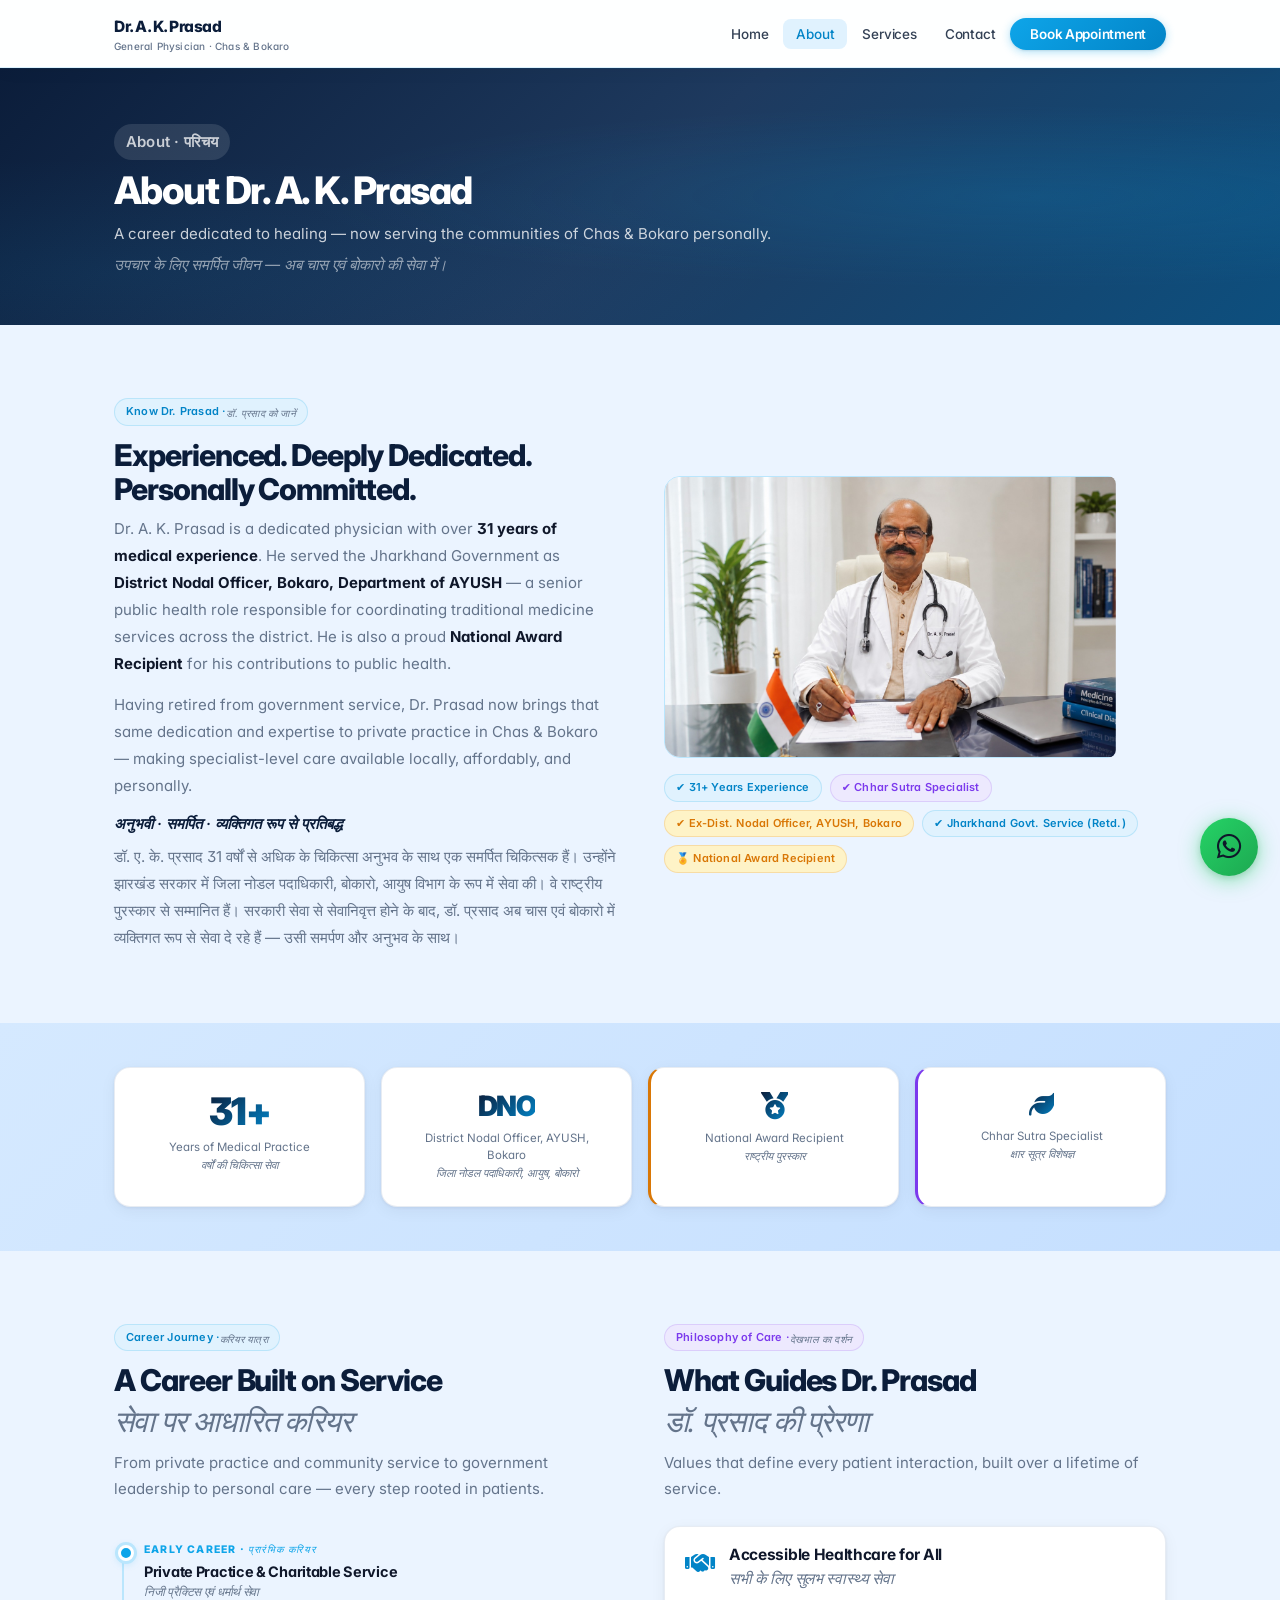
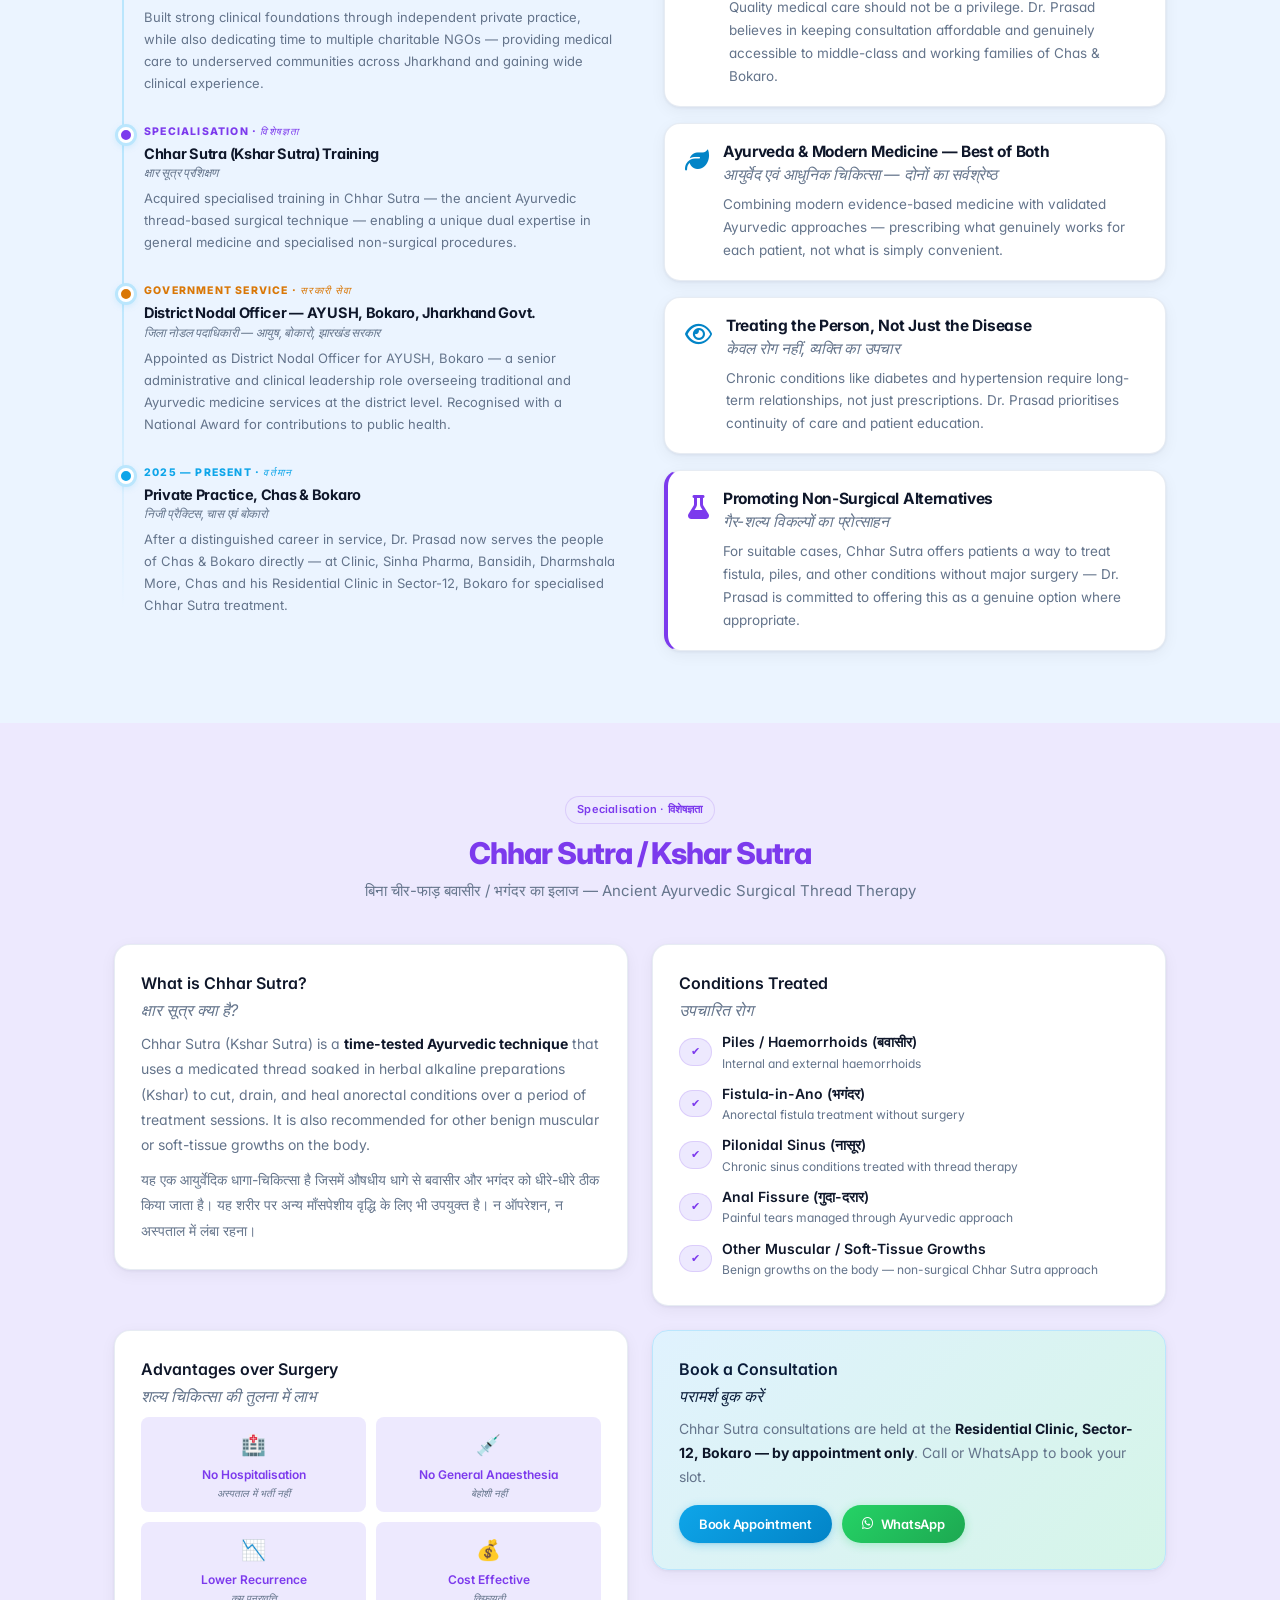
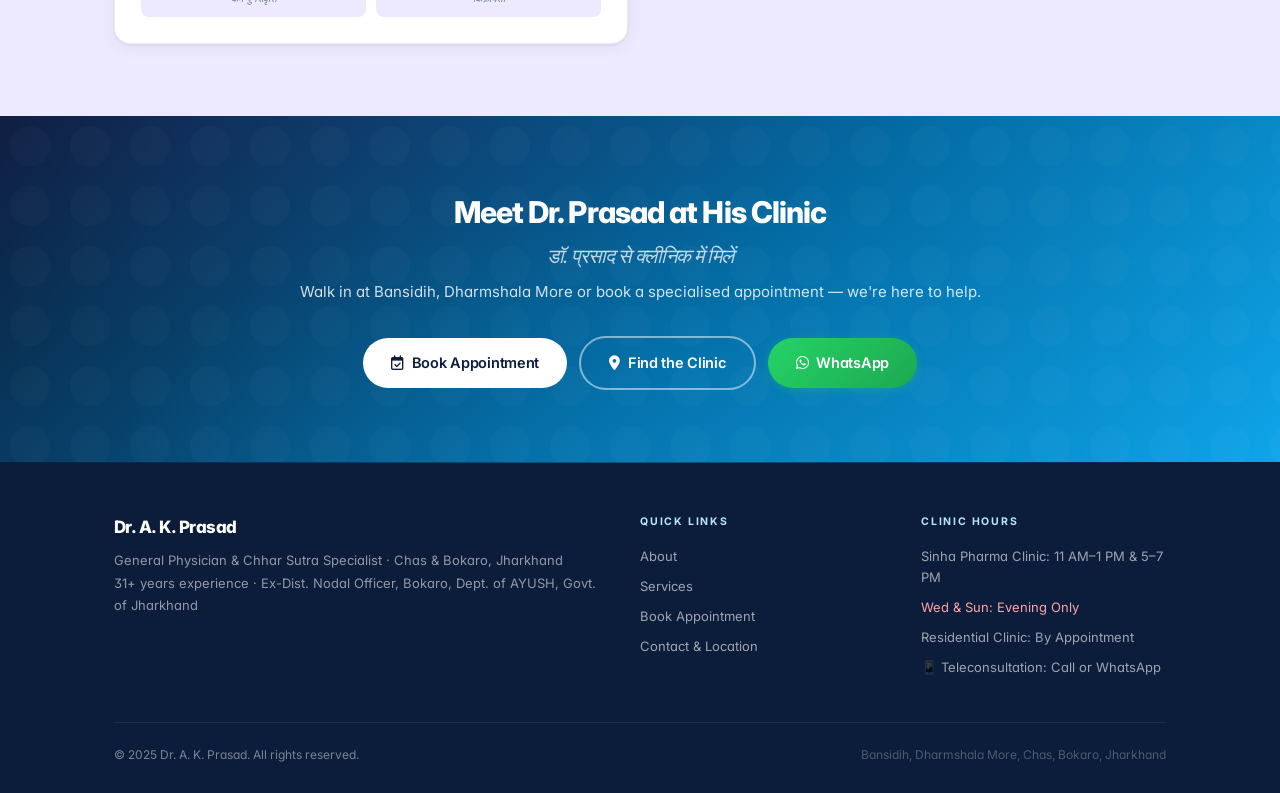
==== about.html @ d20ae463 "Initial deploy" ====
<!DOCTYPE html>
<html lang="en">
<head>
  <meta charset="UTF-8">
  <meta name="viewport" content="width=device-width, initial-scale=1.0">
  <meta name="description" content="About Dr. A. K. Prasad — General Physician and Chhar Sutra Specialist in Chas & Bokaro. 31+ years experience. National Award Recipient. Ex-District Nodal Officer, Bokaro, Department of AYUSH, Government of Jharkhand.">
  <meta name="keywords" content="Dr A K Prasad about, doctor Chas Bokaro, AYUSH Jharkhand, Chhar Sutra specialist, general physician Jharkhand, डॉ प्रसाद, सामान्य चिकित्सक">
  <meta name="robots" content="index, follow">
  <meta name="author" content="Dr. A. K. Prasad">
  <meta name="geo.region" content="IN-JH">
  <meta name="geo.placename" content="Chas, Bokaro, Jharkhand, India">
  <meta property="og:type" content="website">
  <meta property="og:locale" content="en_IN">
  <meta property="og:title" content="About Dr. A. K. Prasad | General Physician, Chas & Bokaro">
  <meta property="og:description" content="31+ years of medical experience. National Award Recipient. Ex-District Nodal Officer, Bokaro, Dept. of AYUSH, Govt. of Jharkhand. Chhar Sutra Specialist.">
  <meta name="twitter:card" content="summary">
  <meta name="twitter:title" content="About Dr. A. K. Prasad | Chas & Bokaro">
  <meta name="twitter:description" content="31+ years experience, National Award Recipient, Ex-District Nodal Officer AYUSH Bokaro, Chhar Sutra Specialist.">
  <title>About Dr. A. K. Prasad | General Physician, Chas & Bokaro</title>
  <link rel="stylesheet" href="css/style.css">
  <link rel="stylesheet" href="https://cdnjs.cloudflare.com/ajax/libs/font-awesome/6.5.1/css/all.min.css">
  <link rel="icon" href="data:image/svg+xml,<svg xmlns='http://www.w3.org/2000/svg' viewBox='0 0 100 100'><text y='.9em' font-size='90'>🩺</text></svg>">
  <!-- Google Analytics 4 ─────────────────────────────────────────
       SETUP: analytics.google.com → Admin → Create property (free)
       Copy your Measurement ID and replace G-XXXXXXXXXX below (×2)
  ──────────────────────────────────────────────────────────────── -->
  <script async src="https://www.googletagmanager.com/gtag/js?id=G-XXXXXXXXXX"></script>
  <script>
    window.dataLayer = window.dataLayer || [];
    function gtag(){dataLayer.push(arguments);}
    gtag('js', new Date());
    gtag('config', 'G-XXXXXXXXXX', { send_page_view: true });
  </script>
</head>
<body>

<!-- NAVIGATION -->
<nav class="nav" role="navigation" aria-label="Main navigation">
  <div class="nav-inner">
    <a href="index.html" class="nav-logo">
      <span class="name">Dr. A. K. Prasad</span>
      <span class="tagline">General Physician · Chas &amp; Bokaro</span>
    </a>
    <ul class="nav-links" role="list">
      <li><a href="index.html">Home</a></li>
      <li><a href="about.html">About</a></li>
      <li><a href="services.html">Services</a></li>
      <li><a href="contact.html">Contact</a></li>
      <li><a href="appointment.html" class="btn-nav">Book Appointment</a></li>
    </ul>
    <button class="hamburger" id="hamburger" aria-label="Open menu" aria-expanded="false">
      <span></span><span></span><span></span>
    </button>
  </div>
</nav>
<div class="mobile-menu" id="mobileMenu" role="dialog" aria-label="Mobile navigation">
  <a href="index.html">Home</a>
  <a href="about.html">About</a>
  <a href="services.html">Services</a>
  <a href="contact.html">Contact</a>
  <a href="appointment.html" class="btn-mobile"><i class="fa-regular fa-calendar-check"></i> Book Appointment</a>
</div>

<!-- PAGE HERO -->
<header class="page-hero" role="banner">
  <div class="container">
    <p class="badge" style="background:rgba(255,255,255,0.15); color:white; margin-bottom:10px;">About · परिचय</p>
    <h1>About Dr. A. K. Prasad</h1>
    <p>A career dedicated to healing — now serving the communities of Chas &amp; Bokaro personally.</p>
    <p class="hi" style="color:rgba(255,255,255,0.7); margin-top:5px;">उपचार के लिए समर्पित जीवन — अब चास एवं बोकारो की सेवा में।</p>
  </div>
</header>

<!-- INTRO SECTION -->
<section class="section bg-white" aria-labelledby="intro-heading">
  <div class="container">
    <div class="grid-2" style="align-items:center; gap:48px;">
      <div>
        <p class="badge badge-green" style="margin-bottom:12px;">Know Dr. Prasad · <span class="hi" style="display:inline; font-size:10px;">डॉ. प्रसाद को जानें</span></p>
        <h2 class="section-title" id="intro-heading">
          Experienced. Deeply Dedicated. Personally Committed.
        </h2>
        <p style="font-size:15px; color:var(--text-muted); margin-bottom:14px; line-height:1.8;">
          Dr. A. K. Prasad is a dedicated physician with over <strong style="color:var(--text)">31 years of medical experience</strong>. He served the Jharkhand Government as <strong style="color:var(--text)">District Nodal Officer, Bokaro, Department of AYUSH</strong> — a senior public health role responsible for coordinating traditional medicine services across the district. He is also a proud <strong style="color:var(--text)">National Award Recipient</strong> for his contributions to public health.
        </p>
        <p style="font-size:15px; color:var(--text-muted); margin-bottom:14px; line-height:1.8;">
          Having retired from government service, Dr. Prasad now brings that same dedication and expertise to private practice in Chas &amp; Bokaro — making specialist-level care available locally, affordably, and personally.
        </p>
        <p style="font-size:15px; color:var(--green-deeper); font-weight:600; font-style:italic; margin-bottom:8px; line-height:1.5;">
          अनुभवी · समर्पित · व्यक्तिगत रूप से प्रतिबद्ध
        </p>
        <p style="font-size:15px; color:var(--text-muted); line-height:1.8;">
          डॉ. ए. के. प्रसाद 31 वर्षों से अधिक के चिकित्सा अनुभव के साथ एक समर्पित चिकित्सक हैं। उन्होंने झारखंड सरकार में जिला नोडल पदाधिकारी, बोकारो, आयुष विभाग के रूप में सेवा की। वे राष्ट्रीय पुरस्कार से सम्मानित हैं। सरकारी सेवा से सेवानिवृत्त होने के बाद, डॉ. प्रसाद अब चास एवं बोकारो में व्यक्तिगत रूप से सेवा दे रहे हैं — उसी समर्पण और अनुभव के साथ।
        </p>
      </div>
      <div style="display:flex; flex-direction:column; gap:16px;">
        <!-- Photo placeholder -->
        <div style="border-radius: var(--radius); overflow:hidden; border: 1px solid var(--border); clip-path: inset(0 10% 0 0 round 8px);">
          <img src="images/AKP_Image.jpeg" alt="Dr. A. K. Prasad — General Physician & Chhar Sutra Specialist" style="width:100%; height:280px; object-fit:cover; object-position:43% 25%; display:block;">
        </div>
        <!-- Credential badges -->
        <div style="display:flex; flex-wrap:wrap; gap:8px;">
          <span class="badge badge-green">✔ 31+ Years Experience</span>
          <span class="badge badge-purple">✔ Chhar Sutra Specialist</span>
          <span class="badge badge-amber">✔ Ex-Dist. Nodal Officer, AYUSH, Bokaro</span>
          <span class="badge badge-green">✔ Jharkhand Govt. Service (Retd.)</span>
          <span class="badge badge-amber">🏅 National Award Recipient</span>
        </div>
      </div>
    </div>
  </div>
</section>

<!-- STATS -->
<section class="section-sm bg-green" aria-label="Career highlights">
  <div class="container">
    <div class="grid-4">
      <div class="stat-box">
        <div class="stat-num">31+</div>
        <div class="stat-label">
          Years of Medical Practice
          <span class="hi" style="display:block; font-size:11px;">वर्षों की चिकित्सा सेवा</span>
        </div>
      </div>
      <div class="stat-box">
        <div class="stat-num" style="font-size:28px;">DNO</div>
        <div class="stat-label">
          District Nodal Officer, AYUSH, Bokaro
          <span class="hi" style="display:block; font-size:11px;">जिला नोडल पदाधिकारी, आयुष, बोकारो</span>
        </div>
      </div>
      <div class="stat-box" style="border-left:3px solid var(--amber);">
        <div class="stat-num" style="color:var(--amber); font-size:28px;"><i class="fa-solid fa-medal"></i></div>
        <div class="stat-label">
          National Award Recipient
          <span class="hi" style="display:block; font-size:11px;">राष्ट्रीय पुरस्कार</span>
        </div>
      </div>
      <div class="stat-box" style="border-left:3px solid var(--purple);">
        <div class="stat-num" style="color:var(--purple); font-size:26px;"><i class="fa-solid fa-leaf"></i></div>
        <div class="stat-label">
          Chhar Sutra Specialist
          <span class="hi" style="display:block; font-size:11px;">क्षार सूत्र विशेषज्ञ</span>
        </div>
      </div>
    </div>
  </div>
</section>

<!-- CAREER TIMELINE -->
<section class="section bg-white" aria-labelledby="timeline-heading">
  <div class="container">
    <div class="grid-2" style="gap:48px; align-items:flex-start;">
      <div>
        <p class="badge badge-green" style="margin-bottom:12px;">Career Journey · <span class="hi" style="display:inline; font-size:10px;">करियर यात्रा</span></p>
        <h2 class="section-title" id="timeline-heading">
          A Career Built on Service
          <span class="hi">सेवा पर आधारित करियर</span>
        </h2>
        <p class="section-sub">From private practice and community service to government leadership to personal care — every step rooted in patients.</p>
        <div class="timeline">
          <div class="timeline-item">
            <div class="timeline-dot"></div>
            <div>
              <div class="timeline-year">Early Career · <span class="hi" style="display:inline; font-size:10px; color:var(--green);">प्रारंभिक करियर</span></div>
              <div class="timeline-title">
                Private Practice &amp; Charitable Service
                <span class="hi" style="font-size:12px;">निजी प्रैक्टिस एवं धर्मार्थ सेवा</span>
              </div>
              <div class="timeline-desc">Built strong clinical foundations through independent private practice, while also dedicating time to multiple charitable NGOs — providing medical care to underserved communities across Jharkhand and gaining wide clinical experience.</div>
            </div>
          </div>
          <div class="timeline-item">
            <div class="timeline-dot" style="background:var(--purple);"></div>
            <div>
              <div class="timeline-year" style="color:var(--purple);">Specialisation · <span class="hi" style="display:inline; font-size:10px; color:var(--purple);">विशेषज्ञता</span></div>
              <div class="timeline-title">
                Chhar Sutra (Kshar Sutra) Training
                <span class="hi" style="font-size:12px;">क्षार सूत्र प्रशिक्षण</span>
              </div>
              <div class="timeline-desc">Acquired specialised training in Chhar Sutra — the ancient Ayurvedic thread-based surgical technique — enabling a unique dual expertise in general medicine and specialised non-surgical procedures.</div>
            </div>
          </div>
          <div class="timeline-item">
            <div class="timeline-dot" style="background:var(--amber);"></div>
            <div>
              <div class="timeline-year" style="color:var(--amber);">Government Service · <span class="hi" style="display:inline; font-size:10px; color:var(--amber);">सरकारी सेवा</span></div>
              <div class="timeline-title">
                District Nodal Officer — AYUSH, Bokaro, Jharkhand Govt.
                <span class="hi" style="font-size:12px;">जिला नोडल पदाधिकारी — आयुष, बोकारो, झारखंड सरकार</span>
              </div>
              <div class="timeline-desc">Appointed as District Nodal Officer for AYUSH, Bokaro — a senior administrative and clinical leadership role overseeing traditional and Ayurvedic medicine services at the district level. Recognised with a National Award for contributions to public health.</div>
            </div>
          </div>
          <div class="timeline-item">
            <div class="timeline-dot" style="background:var(--green);"></div>
            <div>
              <div class="timeline-year" style="color:var(--green);">2025 — Present · <span class="hi" style="display:inline; font-size:10px; color:var(--green);">वर्तमान</span></div>
              <div class="timeline-title">
                Private Practice, Chas &amp; Bokaro
                <span class="hi" style="font-size:12px;">निजी प्रैक्टिस, चास एवं बोकारो</span>
              </div>
              <div class="timeline-desc">After a distinguished career in service, Dr. Prasad now serves the people of Chas &amp; Bokaro directly — at Clinic, Sinha Pharma, Bansidih, Dharmshala More, Chas and his Residential Clinic in Sector-12, Bokaro for specialised Chhar Sutra treatment.</div>
            </div>
          </div>
        </div>
      </div>
      <!-- Philosophy & Values -->
      <div>
        <p class="badge badge-purple" style="margin-bottom:12px;">Philosophy of Care · <span class="hi" style="display:inline; font-size:10px;">देखभाल का दर्शन</span></p>
        <h2 class="section-title">
          What Guides Dr. Prasad
          <span class="hi">डॉ. प्रसाद की प्रेरणा</span>
        </h2>
        <p class="section-sub" style="margin-bottom:24px;">Values that define every patient interaction, built over a lifetime of service.</p>
        <div style="display:flex; flex-direction:column; gap:16px;">
          <div class="card" style="padding:18px 20px;">
            <div style="display:flex; gap:14px; align-items:flex-start;">
              <div style="font-size:24px; flex-shrink:0; color:var(--green-dark);"><i class="fa-solid fa-handshake"></i></div>
              <div>
                <div class="card-title">
                  Accessible Healthcare for All
                  <span class="hi">सभी के लिए सुलभ स्वास्थ्य सेवा</span>
                </div>
                <div class="card-body">Quality medical care should not be a privilege. Dr. Prasad believes in keeping consultation affordable and genuinely accessible to middle-class and working families of Chas &amp; Bokaro.</div>
              </div>
            </div>
          </div>
          <div class="card" style="padding:18px 20px;">
            <div style="display:flex; gap:14px; align-items:flex-start;">
              <div style="font-size:24px; flex-shrink:0; color:var(--green-dark);"><i class="fa-solid fa-leaf"></i></div>
              <div>
                <div class="card-title">
                  Ayurveda &amp; Modern Medicine — Best of Both
                  <span class="hi">आयुर्वेद एवं आधुनिक चिकित्सा — दोनों का सर्वश्रेष्ठ</span>
                </div>
                <div class="card-body">Combining modern evidence-based medicine with validated Ayurvedic approaches — prescribing what genuinely works for each patient, not what is simply convenient.</div>
              </div>
            </div>
          </div>
          <div class="card" style="padding:18px 20px;">
            <div style="display:flex; gap:14px; align-items:flex-start;">
              <div style="font-size:24px; flex-shrink:0; color:var(--green-dark);"><i class="fa-regular fa-eye"></i></div>
              <div>
                <div class="card-title">
                  Treating the Person, Not Just the Disease
                  <span class="hi">केवल रोग नहीं, व्यक्ति का उपचार</span>
                </div>
                <div class="card-body">Chronic conditions like diabetes and hypertension require long-term relationships, not just prescriptions. Dr. Prasad prioritises continuity of care and patient education.</div>
              </div>
            </div>
          </div>
          <div class="card" style="padding:18px 20px; border-left:4px solid var(--purple);">
            <div style="display:flex; gap:14px; align-items:flex-start;">
              <div style="font-size:24px; flex-shrink:0; color:var(--purple);"><i class="fa-solid fa-flask"></i></div>
              <div>
                <div class="card-title">
                  Promoting Non-Surgical Alternatives
                  <span class="hi">गैर-शल्य विकल्पों का प्रोत्साहन</span>
                </div>
                <div class="card-body">For suitable cases, Chhar Sutra offers patients a way to treat fistula, piles, and other conditions without major surgery — Dr. Prasad is committed to offering this as a genuine option where appropriate.</div>
              </div>
            </div>
          </div>
        </div>
      </div>
    </div>
  </div>
</section>

<!-- CHHAR SUTRA SECTION -->
<section class="section" style="background:var(--purple-light);" aria-labelledby="chhar-heading">
  <div class="container">
    <div class="text-center">
      <p class="badge badge-purple" style="margin-bottom:12px;">Specialisation · विशेषज्ञता</p>
      <h2 class="section-title" id="chhar-heading" style="color:var(--purple);">Chhar Sutra / Kshar Sutra</h2>
      <p class="section-sub">बिना चीर-फाड़ बवासीर / भगंदर का इलाज — Ancient Ayurvedic Surgical Thread Therapy</p>
    </div>
    <div class="grid-2" style="gap:24px; align-items:start;">
      <div class="card">
        <h3 style="font-size:16px; font-weight:600; color:var(--text); margin-bottom:10px;">
          What is Chhar Sutra?
          <span class="hi">क्षार सूत्र क्या है?</span>
        </h3>
        <p style="font-size:14px; color:var(--text-muted); line-height:1.8; margin-bottom:10px;">
          Chhar Sutra (Kshar Sutra) is a <strong style="color:var(--text)">time-tested Ayurvedic technique</strong> that uses a medicated thread soaked in herbal alkaline preparations (Kshar) to cut, drain, and heal anorectal conditions over a period of treatment sessions. It is also recommended for other benign muscular or soft-tissue growths on the body.
        </p>
        <p style="font-size:14px; color:var(--text-muted); line-height:1.8;">
          यह एक आयुर्वेदिक धागा-चिकित्सा है जिसमें औषधीय धागे से बवासीर और भगंदर को धीरे-धीरे ठीक किया जाता है। यह शरीर पर अन्य माँसपेशीय वृद्धि के लिए भी उपयुक्त है। न ऑपरेशन, न अस्पताल में लंबा रहना।
        </p>
      </div>
      <div class="card">
        <h3 style="font-size:16px; font-weight:600; color:var(--text); margin-bottom:10px;">
          Conditions Treated
          <span class="hi">उपचारित रोग</span>
        </h3>
        <div style="display:flex; flex-direction:column; gap:10px;">
          <div style="display:flex; gap:10px; align-items:center;">
            <span class="badge badge-purple">✔</span>
            <div>
              <div style="font-size:14px; font-weight:600;">Piles / Haemorrhoids (बवासीर)</div>
              <div style="font-size:12px; color:var(--text-muted);">Internal and external haemorrhoids</div>
            </div>
          </div>
          <div style="display:flex; gap:10px; align-items:center;">
            <span class="badge badge-purple">✔</span>
            <div>
              <div style="font-size:14px; font-weight:600;">Fistula-in-Ano (भगंदर)</div>
              <div style="font-size:12px; color:var(--text-muted);">Anorectal fistula treatment without surgery</div>
            </div>
          </div>
          <div style="display:flex; gap:10px; align-items:center;">
            <span class="badge badge-purple">✔</span>
            <div>
              <div style="font-size:14px; font-weight:600;">Pilonidal Sinus (नासूर)</div>
              <div style="font-size:12px; color:var(--text-muted);">Chronic sinus conditions treated with thread therapy</div>
            </div>
          </div>
          <div style="display:flex; gap:10px; align-items:center;">
            <span class="badge badge-purple">✔</span>
            <div>
              <div style="font-size:14px; font-weight:600;">Anal Fissure (गुदा-दरार)</div>
              <div style="font-size:12px; color:var(--text-muted);">Painful tears managed through Ayurvedic approach</div>
            </div>
          </div>
          <div style="display:flex; gap:10px; align-items:center;">
            <span class="badge badge-purple">✔</span>
            <div>
              <div style="font-size:14px; font-weight:600;">Other Muscular / Soft-Tissue Growths</div>
              <div style="font-size:12px; color:var(--text-muted);">Benign growths on the body — non-surgical Chhar Sutra approach</div>
            </div>
          </div>
        </div>
      </div>
      <div class="card">
        <h3 style="font-size:16px; font-weight:600; color:var(--text); margin-bottom:10px;">
          Advantages over Surgery
          <span class="hi">शल्य चिकित्सा की तुलना में लाभ</span>
        </h3>
        <div style="display:grid; grid-template-columns:1fr 1fr; gap:10px;">
          <div style="text-align:center; padding:12px; background:var(--purple-light); border-radius:8px;">
            <div style="font-size:20px;">🏥</div>
            <div style="font-size:12px; font-weight:600; color:var(--purple); margin-top:4px;">No Hospitalisation <span class="hi" style="font-size:10px;">अस्पताल में भर्ती नहीं</span></div>
          </div>
          <div style="text-align:center; padding:12px; background:var(--purple-light); border-radius:8px;">
            <div style="font-size:20px;">💉</div>
            <div style="font-size:12px; font-weight:600; color:var(--purple); margin-top:4px;">No General Anaesthesia <span class="hi" style="font-size:10px;">बेहोशी नहीं</span></div>
          </div>
          <div style="text-align:center; padding:12px; background:var(--purple-light); border-radius:8px;">
            <div style="font-size:20px;">📉</div>
            <div style="font-size:12px; font-weight:600; color:var(--purple); margin-top:4px;">Lower Recurrence <span class="hi" style="font-size:10px;">कम पुनरावृत्ति</span></div>
          </div>
          <div style="text-align:center; padding:12px; background:var(--purple-light); border-radius:8px;">
            <div style="font-size:20px;">💰</div>
            <div style="font-size:12px; font-weight:600; color:var(--purple); margin-top:4px;">Cost Effective <span class="hi" style="font-size:10px;">किफ़ायती</span></div>
          </div>
        </div>
      </div>
      <div class="card" style="background:linear-gradient(135deg,var(--green-light),#D5F5E8); border-color:var(--green-mid);">
        <h3 style="font-size:16px; font-weight:600; color:var(--green-deeper); margin-bottom:10px;">
          Book a Consultation
          <span class="hi" style="color:var(--green-deeper);">परामर्श बुक करें</span>
        </h3>
        <p style="font-size:14px; color:var(--text-muted); line-height:1.7; margin-bottom:16px;">
          Chhar Sutra consultations are held at the <strong style="color:var(--text)">Residential Clinic, Sector-12, Bokaro — by appointment only</strong>. Call or WhatsApp to book your slot.
        </p>
        <div style="display:flex; gap:10px; flex-wrap:wrap;">
          <a href="appointment.html#appt-heading" class="btn btn-primary btn-sm">Book Appointment</a>
          <a href="https://wa.me/917258968821" class="btn btn-wa btn-sm" target="_blank" rel="noopener"><i class="fa-brands fa-whatsapp"></i> WhatsApp</a>
        </div>
      </div>
    </div>
  </div>
</section>

<!-- CTA BANNER -->
<section class="cta-banner" aria-label="Book appointment call to action">
  <div class="container">
    <h2>
      Meet Dr. Prasad at His Clinic
      <span class="hi" style="color:rgba(255,255,255,0.75); font-size:20px; font-weight:400; margin-top:6px;">डॉ. प्रसाद से क्लीनिक में मिलें</span>
    </h2>
    <p>Walk in at Bansidih, Dharmshala More or book a specialised appointment — we're here to help.</p>
    <div class="btn-row" style="justify-content:center;">
      <a href="appointment.html#appt-heading" class="btn" style="background:white; color:var(--green-deeper);"><i class="fa-regular fa-calendar-check"></i> Book Appointment</a>
      <a href="contact.html#map" class="btn btn-outline" style="border-color:rgba(255,255,255,0.5);color:white;"><i class="fa-solid fa-location-dot"></i> Find the Clinic</a>
      <a href="https://wa.me/917258968821" class="btn btn-wa" target="_blank" rel="noopener"><i class="fa-brands fa-whatsapp"></i> WhatsApp</a>
    </div>
  </div>
</section>

<!-- FOOTER -->
<footer class="footer" role="contentinfo">
  <div class="container">
    <div class="footer-grid">
      <div class="footer-brand">
        <div class="name">Dr. A. K. Prasad</div>
        <p class="desc">General Physician &amp; Chhar Sutra Specialist · Chas &amp; Bokaro, Jharkhand<br>31+ years experience · Ex-Dist. Nodal Officer, Bokaro, Dept. of AYUSH, Govt. of Jharkhand</p>
      </div>
      <div class="footer-col">
        <h4>Quick Links</h4>
        <a href="about.html">About</a>
        <a href="services.html">Services</a>
        <a href="appointment.html#appt-heading">Book Appointment</a>
        <a href="contact.html">Contact &amp; Location</a>
      </div>
      <div class="footer-col">
        <h4>Clinic Hours</h4>
        <a href="contact.html">Sinha Pharma Clinic: 11 AM–1 PM &amp; 5–7 PM</a>
        <a href="contact.html" style="color:#FCA5A5;">Wed &amp; Sun: Evening Only</a>
        <a href="contact.html">Residential Clinic: By Appointment</a>
        <a href="appointment.html#appt-heading">📱 Teleconsultation: Call or WhatsApp</a>
      </div>
    </div>
    <div class="footer-bottom">
      <p>© 2025 Dr. A. K. Prasad. All rights reserved.</p>
      <p style="font-size:12px; opacity:0.6;">Bansidih, Dharmshala More, Chas, Bokaro, Jharkhand</p>
    </div>
  </div>
</footer>

<a href="https://wa.me/917258968821" class="wa-float" target="_blank" rel="noopener" aria-label="Chat on WhatsApp"><i class="fa-brands fa-whatsapp"></i></a>
<script src="js/main.js"></script>
</body>
</html>
---- css/style.css ----
/* ============================================================
   Dr. A. K. Prasad — Website Stylesheet
   Mobile-first · Performance-optimised · Bilingual
   ============================================================ */

@import url('https://fonts.googleapis.com/css2?family=Inter:ital,wght@0,300;0,400;0,500;0,600;0,700;0,800;0,900;1,400&display=swap');

/* --- CSS Variables ----------------------------------------- */
:root {
  --green:        #0EA5E9;
  --green-dark:   #0284C7;
  --green-deeper: #0B1D3A;
  --green-light:  #E0F2FE;
  --green-mid:    #BAE6FD;
  --purple:       #7C3AED;
  --purple-light: #EDE9FE;
  --amber:        #D97706;
  --amber-light:  #FEF3C7;
  --white:        #FFFFFF;
  --bg:           #E8F2FF;
  --card-bg:      #FFFFFF;
  --text:         #0F172A;
  --text-mid:     #334155;
  --text-muted:   #64748B;
  --border:       #BAE6FD;
  --border-light: #E2E8F0;

  --shadow-sm:    0 1px 2px rgba(15,23,42,0.05);
  --shadow:       0 1px 3px rgba(15,23,42,0.06), 0 4px 16px rgba(15,23,42,0.05);
  --shadow-md:    0 4px 16px rgba(15,23,42,0.08), 0 1px 4px rgba(15,23,42,0.05);
  --shadow-hover: 0 8px 32px rgba(14,165,233,0.16), 0 2px 8px rgba(15,23,42,0.07);
  --shadow-blue:  0 8px 24px rgba(14,165,233,0.22), 0 2px 8px rgba(15,23,42,0.06);

  --radius:    16px;
  --radius-sm: 10px;
  --radius-xs: 6px;

  --ease:      cubic-bezier(0.4, 0, 0.2, 1);
  --ease-out:  cubic-bezier(0, 0, 0.2, 1);
  --ease-spring: cubic-bezier(0.34, 1.56, 0.64, 1);

  --font:   'Inter', -apple-system, BlinkMacSystemFont, 'Segoe UI', system-ui, sans-serif;
  --nav-h:  68px;
}

/* --- Reset -------------------------------------------------- */
*, *::before, *::after { box-sizing: border-box; margin: 0; padding: 0; }
html { scroll-behavior: smooth; -webkit-text-size-adjust: 100%; }
body {
  font-family: var(--font);
  background: var(--bg);
  color: var(--text);
  line-height: 1.6;
  font-size: 16px;
  min-height: 100vh;
  -webkit-font-smoothing: antialiased;
  -moz-osx-font-smoothing: grayscale;
  font-feature-settings: 'cv11','ss01';
}
img { max-width: 100%; display: block; }
a { color: inherit; text-decoration: none; }
button { cursor: pointer; font-family: var(--font); }
ul { list-style: none; }

/* --- Navigation -------------------------------------------- */
.nav {
  position: sticky; top: 0; z-index: 100;
  background: rgba(255,255,255,0.95);
  backdrop-filter: blur(20px) saturate(180%);
  -webkit-backdrop-filter: blur(20px) saturate(180%);
  border-bottom: 1px solid rgba(186,230,253,0.5);
  box-shadow: 0 1px 0 rgba(14,165,233,0.06), 0 4px 16px rgba(15,23,42,0.04);
  height: var(--nav-h);
  display: flex; align-items: center;
  transition: box-shadow 0.3s var(--ease);
}
.nav-inner {
  width: 100%; max-width: 1100px; margin: 0 auto;
  padding: 0 24px;
  display: flex; align-items: center; justify-content: space-between; gap: 16px;
}
.nav-logo { display: flex; flex-direction: column; text-decoration: none; }
.nav-logo .name {
  font-size: 15.5px; font-weight: 800;
  color: var(--green-deeper);
  white-space: nowrap;
  letter-spacing: -0.03em;
}
.nav-logo .tagline {
  font-size: 10px; color: var(--text-muted);
  line-height: 1.2; white-space: nowrap;
  letter-spacing: 0.02em; font-weight: 500;
}
.nav-links { display: flex; align-items: center; gap: 2px; }
.nav-links a {
  padding: 7px 13px;
  font-size: 13.5px; font-weight: 500;
  color: var(--text-mid);
  border-radius: 8px;
  transition: color 0.18s var(--ease), background 0.18s var(--ease);
  letter-spacing: -0.015em;
  position: relative;
}
.nav-links a:hover:not(.btn-nav),
.nav-links a.active:not(.btn-nav) {
  color: var(--green-dark);
  background: var(--green-light);
}
.nav-links .btn-nav {
  background: linear-gradient(135deg, var(--green) 0%, var(--green-dark) 100%);
  color: var(--white) !important;
  padding: 8px 20px !important;
  border-radius: 100px;
  font-size: 13.5px; font-weight: 600;
  letter-spacing: -0.02em;
  box-shadow: 0 2px 10px rgba(14,165,233,0.32), 0 1px 2px rgba(15,23,42,0.1);
  transition: all 0.22s var(--ease-spring);
}
.nav-links .btn-nav:hover {
  background: linear-gradient(135deg, var(--green-dark) 0%, #023E7A 100%) !important;
  box-shadow: 0 4px 18px rgba(14,165,233,0.42), 0 2px 6px rgba(15,23,42,0.12);
  transform: translateY(-2px) scale(1.02);
}
.nav-links .btn-nav:active { transform: translateY(0) scale(0.98); }

.hamburger {
  display: none; flex-direction: column; gap: 5px;
  background: none; border: none; padding: 8px;
  border-radius: var(--radius-sm);
}
.hamburger span {
  display: block; width: 22px; height: 2px;
  background: var(--text); border-radius: 2px;
  transition: all 0.28s var(--ease);
}

.mobile-menu {
  display: none; position: fixed; inset: var(--nav-h) 0 0 0;
  background: rgba(255,255,255,0.98);
  backdrop-filter: blur(20px);
  -webkit-backdrop-filter: blur(20px);
  z-index: 99; padding: 20px;
  flex-direction: column; gap: 3px;
  border-top: 1px solid var(--border-light);
}
.mobile-menu.open { display: flex; }
.mobile-menu a {
  padding: 13px 16px;
  font-size: 15.5px; font-weight: 500;
  color: var(--text-mid);
  border-radius: var(--radius-sm);
  border-bottom: 1px solid var(--border-light);
  letter-spacing: -0.015em;
  transition: color 0.15s, background 0.15s;
}
.mobile-menu a:last-child { border-bottom: none; }
.mobile-menu a:hover, .mobile-menu a.active {
  color: var(--green-dark); background: var(--green-light);
}
.mobile-menu .btn-mobile {
  margin-top: 12px;
  background: linear-gradient(135deg, var(--green) 0%, var(--green-dark) 100%);
  color: var(--white) !important;
  text-align: center; border-radius: 100px;
  padding: 15px !important; border: none; font-weight: 600;
  box-shadow: 0 4px 14px rgba(14,165,233,0.32);
}

/* --- Layout utilities -------------------------------------- */
.container { width: 100%; max-width: 1100px; margin: 0 auto; padding: 0 24px; }
.section    { padding: 72px 0; }
.section-sm { padding: 44px 0; }

.section-title {
  font-size: clamp(22px, 4vw, 30px);
  font-weight: 800; color: var(--green-deeper);
  margin-bottom: 8px;
  letter-spacing: -0.035em;
  line-height: 1.15;
}
.section-sub {
  font-size: 15px; color: var(--text-muted);
  margin-bottom: 40px; max-width: 560px;
  line-height: 1.75;
}
.grid-2 { display: grid; grid-template-columns: 1fr 1fr; gap: 24px; }
.grid-3 { display: grid; grid-template-columns: repeat(3,1fr); gap: 20px; }
.grid-4 { display: grid; grid-template-columns: repeat(4,1fr); gap: 16px; }
.text-center { text-align: center; }
.text-center .section-sub { margin-left: auto; margin-right: auto; }

/* --- Cards ------------------------------------------------- */
.card {
  background: var(--card-bg);
  border: 1px solid rgba(226,232,240,0.8);
  border-radius: var(--radius);
  padding: 26px;
  box-shadow: var(--shadow);
  transition: box-shadow 0.28s var(--ease), transform 0.28s var(--ease), border-color 0.28s var(--ease);
  position: relative;
  overflow: hidden;
}
.card::before {
  content: '';
  position: absolute; top: 0; left: 0; right: 0;
  height: 3px;
  background: linear-gradient(90deg, var(--green) 0%, var(--green-dark) 100%);
  opacity: 0;
  transition: opacity 0.28s var(--ease);
  border-radius: var(--radius) var(--radius) 0 0;
}
.card:hover {
  box-shadow: var(--shadow-hover);
  transform: translateY(-4px);
  border-color: var(--border);
}
.card:hover::before { opacity: 1; }

.card-icon {
  width: 50px; height: 50px; border-radius: 13px;
  background: linear-gradient(135deg, var(--green-light) 0%, #DBEAFE 100%);
  display: flex; align-items: center; justify-content: center;
  font-size: 22px; margin-bottom: 16px;
  box-shadow: 0 2px 8px rgba(14,165,233,0.12), 0 1px 2px rgba(15,23,42,0.06);
  transition: transform 0.25s var(--ease-spring), box-shadow 0.25s var(--ease);
}
.card:hover .card-icon {
  transform: scale(1.08);
  box-shadow: 0 4px 16px rgba(14,165,233,0.2);
}
.card-icon i { font-size: 20px; color: var(--green-dark); }
.service-card.purple .card-icon i { color: var(--purple); }
.info-icon i { color: var(--green-dark); }

.card-title {
  font-size: 15.5px; font-weight: 700; color: var(--text); margin-bottom: 7px;
  letter-spacing: -0.02em; line-height: 1.3;
}
.card-body { font-size: 13.5px; color: var(--text-muted); line-height: 1.7; }

/* --- Buttons ----------------------------------------------- */
.btn {
  display: inline-flex; align-items: center; justify-content: center;
  gap: 8px; padding: 13px 28px;
  font-size: 14.5px; font-weight: 600;
  border-radius: 100px; border: none;
  text-decoration: none; cursor: pointer;
  transition: all 0.22s var(--ease-spring);
  min-height: 48px;
  letter-spacing: -0.02em;
  position: relative; overflow: hidden;
}
.btn::after {
  content: '';
  position: absolute; inset: 0; border-radius: inherit;
  background: rgba(255,255,255,0);
  transition: background 0.18s;
}
.btn:hover::after { background: rgba(255,255,255,0.08); }
.btn:active { transform: scale(0.97) !important; }

.btn-primary {
  background: linear-gradient(135deg, var(--green) 0%, var(--green-dark) 100%);
  color: var(--white);
  box-shadow: 0 2px 10px rgba(14,165,233,0.3), 0 1px 2px rgba(15,23,42,0.08);
}
.btn-primary:hover {
  background: linear-gradient(135deg, var(--green-dark) 0%, #023E7A 100%);
  transform: translateY(-2px);
  box-shadow: 0 6px 22px rgba(14,165,233,0.42), 0 2px 6px rgba(15,23,42,0.1);
}
.btn-outline {
  background: transparent; color: var(--green-deeper);
  border: 2px solid var(--green-deeper);
}
.btn-outline:hover {
  background: var(--green-deeper); color: var(--white);
  box-shadow: 0 4px 14px rgba(11,29,58,0.22);
  transform: translateY(-2px);
}
.btn-wa {
  background: linear-gradient(135deg, #25D366 0%, #1DA851 100%);
  color: var(--white);
  box-shadow: 0 2px 10px rgba(37,211,102,0.3);
}
.btn-wa:hover {
  background: linear-gradient(135deg, #1DA851 0%, #157A3D 100%);
  box-shadow: 0 6px 20px rgba(37,211,102,0.42);
  transform: translateY(-2px);
}
.btn-call {
  background: linear-gradient(135deg, #3B82F6 0%, #2563EB 100%);
  color: var(--white);
  box-shadow: 0 2px 10px rgba(59,130,246,0.3);
}
.btn-call:hover {
  background: linear-gradient(135deg, #2563EB 0%, #1D4ED8 100%);
  transform: translateY(-2px);
  box-shadow: 0 6px 18px rgba(59,130,246,0.42);
}
.btn-sm { padding: 9px 20px; font-size: 13px; min-height: 38px; }
.btn-row { display: flex; flex-wrap: wrap; gap: 12px; align-items: center; }

/* --- Badges ------------------------------------------------ */
.badge {
  display: inline-flex; align-items: center;
  font-size: 11px; font-weight: 600;
  padding: 4px 11px; border-radius: 100px;
  letter-spacing: 0.2px;
  border: 1px solid transparent;
}
.badge-green  { background: var(--green-light);   color: var(--green-dark);   border-color: rgba(14,165,233,0.18); }
.badge-purple { background: var(--purple-light);  color: var(--purple);       border-color: rgba(124,58,237,0.16); }
.badge-amber  { background: var(--amber-light);   color: var(--amber);        border-color: rgba(217,119,6,0.18); }

/* --- Bilingual (Hindi) text --------------------------------- */
.hi {
  display: block; font-size: 1em;
  color: var(--text-muted); font-style: italic;
  line-height: 1.4; margin-top: 2px; font-weight: 400;
}

/* --- Hero (index.html) ------------------------------------- */
.hero {
  background: linear-gradient(135deg, #0B1D3A 0%, #1E3A5F 35%, #0D4F7E 65%, #0369A1 100%);
  color: var(--white);
  padding: 96px 0 72px;
  position: relative; overflow: hidden;
}
.hero::before {
  content: '';
  position: absolute; inset: 0;
  background:
    radial-gradient(ellipse at 15% 70%, rgba(14,165,233,0.18) 0%, transparent 55%),
    radial-gradient(ellipse at 85% 20%, rgba(124,58,237,0.10) 0%, transparent 45%),
    radial-gradient(ellipse at 50% 100%, rgba(14,165,233,0.08) 0%, transparent 50%);
  pointer-events: none;
}
.hero::after {
  content: '';
  position: absolute; inset: 0;
  background: url("data:image/svg+xml,%3Csvg width='60' height='60' viewBox='0 0 60 60' xmlns='http://www.w3.org/2000/svg'%3E%3Cg fill='none' fill-rule='evenodd'%3E%3Cg fill='%23ffffff' fill-opacity='0.025'%3E%3Ccircle cx='30' cy='30' r='20'/%3E%3C/g%3E%3C/g%3E%3C/svg%3E");
  pointer-events: none;
}
.hero-inner {
  display: grid; grid-template-columns: 1fr auto;
  gap: 48px; align-items: center;
  position: relative; z-index: 1;
}
.hero-eyebrow {
  font-size: 11px; font-weight: 700; letter-spacing: 2.5px;
  text-transform: uppercase; margin-bottom: 16px;
  color: var(--green-mid); opacity: 0.9;
}
.hero-name {
  font-size: clamp(30px, 5vw, 54px);
  font-weight: 900; line-height: 1.05; margin-bottom: 10px;
  letter-spacing: -0.045em;
}
.hero-title  { font-size: 17px; opacity: 0.88; margin-bottom: 4px; font-weight: 500; letter-spacing: -0.015em; }
.hero-subtitle { font-size: 13.5px; opacity: 0.7; margin-bottom: 30px; }
.hero-badges { display: flex; flex-wrap: wrap; gap: 8px; margin-bottom: 34px; }
.hero-badge {
  background: rgba(255,255,255,0.09);
  border: 1px solid rgba(255,255,255,0.18);
  color: white; font-size: 12px; font-weight: 500;
  padding: 6px 13px; border-radius: 100px;
  backdrop-filter: blur(6px); -webkit-backdrop-filter: blur(6px);
  transition: background 0.2s var(--ease), border-color 0.2s var(--ease), transform 0.2s var(--ease-spring);
}
.hero-badge:hover {
  background: rgba(255,255,255,0.16);
  border-color: rgba(255,255,255,0.35);
  transform: translateY(-1px);
}
.hero-photo {
  width: 188px; height: 188px; border-radius: 50%;
  border: 3px solid rgba(14,165,233,0.4);
  box-shadow:
    0 0 0 8px rgba(14,165,233,0.09),
    0 0 0 16px rgba(14,165,233,0.04),
    0 24px 64px rgba(0,0,0,0.35);
  background: rgba(255,255,255,0.07);
  display: flex; align-items: center; justify-content: center;
  flex-shrink: 0; overflow: hidden;
  animation: hero-glow 3.5s ease-in-out infinite;
}
@keyframes hero-glow {
  0%,100% { box-shadow: 0 0 0 8px rgba(14,165,233,0.09), 0 0 0 16px rgba(14,165,233,0.04), 0 24px 64px rgba(0,0,0,0.35); }
  50%      { box-shadow: 0 0 0 10px rgba(14,165,233,0.14), 0 0 0 20px rgba(14,165,233,0.06), 0 24px 64px rgba(0,0,0,0.35); }
}
.hero-photo-placeholder { font-size: 64px; opacity: 0.6; user-select: none; }
.hero-photo img { width: 100%; height: 100%; object-fit: cover; object-position: 20% 20%; }

/* --- Timing cards ------------------------------------------ */
.timing-strip {
  background: #EBF4FF;
  border-bottom: 1px solid var(--border-light);
  box-shadow: 0 4px 20px rgba(15,23,42,0.05);
  padding: 0;
}
.timing-cards { display: grid; grid-template-columns: 1fr 1fr 1fr; }
.timing-card {
  padding: 26px 30px;
  border-right: 1px solid var(--border-light);
  position: relative;
  transition: background 0.22s var(--ease);
}
.timing-card:hover { background: #DCF0FF; }
.timing-card:last-child { border-right: none; }
.timing-card-label {
  font-size: 10.5px; font-weight: 700; letter-spacing: 1.2px; text-transform: uppercase;
  color: var(--text-muted); margin-bottom: 6px;
}
.timing-card-name {
  font-size: 15px; font-weight: 700; color: var(--text); margin-bottom: 2px;
  letter-spacing: -0.02em;
}
.timing-card-hours {
  font-size: 13px; font-weight: 600; color: var(--green);
  letter-spacing: -0.01em;
}
.timing-card-addr { font-size: 11.5px; color: var(--text-muted); margin-top: 4px; }
.timing-card-accent-left  { border-left: 4px solid var(--green); }
.timing-card-accent-left2 { border-left: 4px solid var(--purple); }
.timing-card-accent-left3 { border-left: 4px solid #2563EB; }

/* --- Section backgrounds ----------------------------------- */
.bg-white { background: #EBF4FF; }
.bg-green  { background: linear-gradient(135deg, #D5E9FF 0%, #C5DFFF 100%); }

/* --- Service cards ----------------------------------------- */
.service-card {
  border-left: 4px solid var(--green);
  background: var(--card-bg);
  border-radius: var(--radius);
  padding: 22px 24px;
  box-shadow: var(--shadow);
  transition: box-shadow 0.28s var(--ease), transform 0.28s var(--ease);
  position: relative; overflow: hidden;
}
.service-card::after {
  content: '';
  position: absolute; inset: 0;
  background: linear-gradient(135deg, rgba(14,165,233,0.03) 0%, transparent 60%);
  opacity: 0; transition: opacity 0.28s;
}
.service-card.purple { border-left-color: var(--purple); }
.service-card.purple .card-icon { background: var(--purple-light); }
.service-card.purple::after { background: linear-gradient(135deg, rgba(124,58,237,0.03) 0%, transparent 60%); }
.service-card:hover { box-shadow: var(--shadow-hover); transform: translateY(-3px); }
.service-card:hover::after { opacity: 1; }

/* --- Timeline --------------------------------------------- */
.timeline { position: relative; padding-left: 30px; }
.timeline::before {
  content: '';
  position: absolute; left: 8px; top: 8px; bottom: 8px;
  width: 2px;
  background: linear-gradient(to bottom, var(--green-mid), var(--border), transparent);
  border-radius: 2px;
}
.timeline-item { position: relative; margin-bottom: 30px; }
.timeline-dot {
  position: absolute; left: -26px; top: 3px;
  width: 16px; height: 16px; border-radius: 50%;
  background: var(--green); border: 3px solid var(--white);
  box-shadow: 0 0 0 3px var(--green-mid), 0 2px 8px rgba(14,165,233,0.25);
  transition: transform 0.22s var(--ease-spring), box-shadow 0.22s var(--ease);
}
.timeline-item:hover .timeline-dot {
  transform: scale(1.25);
  box-shadow: 0 0 0 4px var(--green-mid), 0 4px 12px rgba(14,165,233,0.35);
}
.timeline-year {
  font-size: 10.5px; font-weight: 800; color: var(--green);
  letter-spacing: 1.2px; text-transform: uppercase; margin-bottom: 3px;
}
.timeline-title {
  font-size: 14.5px; font-weight: 700; color: var(--text); margin-bottom: 5px;
  letter-spacing: -0.02em; line-height: 1.35;
}
.timeline-desc { font-size: 13px; color: var(--text-muted); line-height: 1.7; }

/* --- Stat boxes -------------------------------------------- */
.stat-box {
  background: var(--card-bg);
  border: 1px solid rgba(226,232,240,0.8);
  border-radius: var(--radius);
  padding: 24px;
  text-align: center;
  box-shadow: var(--shadow);
  transition: box-shadow 0.28s var(--ease), transform 0.28s var(--ease), border-color 0.28s var(--ease);
  position: relative; overflow: hidden;
}
.stat-box::before {
  content: '';
  position: absolute; top: 0; left: 0; right: 0; height: 3px;
  background: linear-gradient(90deg, var(--green) 0%, var(--green-dark) 100%);
  opacity: 0; transition: opacity 0.25s;
}
.stat-box:hover { box-shadow: var(--shadow-hover); transform: translateY(-3px); border-color: var(--border); }
.stat-box:hover::before { opacity: 1; }
.stat-num {
  font-size: clamp(28px, 5vw, 38px);
  font-weight: 900; color: var(--green-deeper);
  line-height: 1; letter-spacing: -0.05em;
  background: linear-gradient(135deg, var(--green-deeper) 0%, var(--green-dark) 100%);
  -webkit-background-clip: text; -webkit-text-fill-color: transparent;
  background-clip: text;
  display: inline-block;
}
.stat-label { font-size: 11.5px; color: var(--text-muted); margin-top: 6px; line-height: 1.5; }

/* --- Contact / info rows ----------------------------------- */
.info-row {
  display: flex; gap: 14px; align-items: flex-start;
  padding: 16px 0; border-bottom: 1px solid var(--border-light);
  transition: padding-left 0.2s var(--ease);
}
.info-row:last-child { border-bottom: none; }
.info-row:hover { padding-left: 4px; }
.info-icon {
  width: 42px; height: 42px; border-radius: 11px;
  background: linear-gradient(135deg, var(--green-light) 0%, #DBEAFE 100%);
  flex-shrink: 0;
  display: flex; align-items: center; justify-content: center;
  font-size: 18px;
  box-shadow: 0 2px 8px rgba(14,165,233,0.12);
  transition: transform 0.22s var(--ease-spring);
}
.info-row:hover .info-icon { transform: scale(1.08); }
.info-label { font-size: 10.5px; font-weight: 700; color: var(--text-muted); text-transform: uppercase; letter-spacing: 0.6px; }
.info-value { font-size: 14px; font-weight: 500; color: var(--text); margin-top: 2px; line-height: 1.5; }

/* --- Map embed -------------------------------------------- */
.map-wrap {
  border-radius: var(--radius); overflow: hidden;
  box-shadow: var(--shadow-hover);
  border: 1px solid var(--border-light);
}
.map-wrap iframe { display: block; width: 100%; height: 300px; border: none; }

/* --- Appointment form -------------------------------------- */
.form-wrap {
  background: var(--card-bg);
  border: 1px solid rgba(226,232,240,0.8);
  border-radius: var(--radius);
  padding: 34px;
  box-shadow: var(--shadow-md);
}
.form-group { margin-bottom: 20px; }
.form-label {
  display: block; font-size: 12.5px; font-weight: 700;
  color: var(--text); margin-bottom: 7px;
  letter-spacing: -0.01em; text-transform: uppercase; letter-spacing: 0.4px;
}
.form-label .hint { font-weight: 400; color: var(--text-muted); text-transform: none; letter-spacing: 0; }
.form-input, .form-select, .form-textarea {
  width: 100%; padding: 12px 16px;
  font-size: 14px; font-family: var(--font);
  border: 1.5px solid var(--border-light);
  border-radius: var(--radius-sm);
  background: var(--bg);
  color: var(--text);
  outline: none;
  transition: border-color 0.2s var(--ease), box-shadow 0.2s var(--ease), background 0.2s var(--ease);
}
.form-input:focus, .form-select:focus, .form-textarea:focus {
  border-color: var(--green);
  box-shadow: 0 0 0 3px rgba(14,165,233,0.14);
  background: var(--white);
}
.form-input:hover:not(:focus), .form-select:hover:not(:focus), .form-textarea:hover:not(:focus) {
  border-color: var(--green-mid);
}
.form-textarea { resize: vertical; min-height: 96px; }
.form-row { display: grid; grid-template-columns: 1fr 1fr; gap: 16px; }
.form-note { font-size: 12px; color: var(--text-muted); margin-top: 8px; line-height: 1.6; }

/* --- WhatsApp floating button ------------------------------ */
.wa-float {
  position: fixed; bottom: 24px; right: 22px; z-index: 999;
  width: 58px; height: 58px; border-radius: 50%;
  background: linear-gradient(135deg, #25D366 0%, #1DA851 100%);
  box-shadow: 0 4px 20px rgba(37,211,102,0.5), 0 2px 6px rgba(0,0,0,0.12);
  display: flex; align-items: center; justify-content: center;
  font-size: 28px; text-decoration: none;
  transition: transform 0.25s var(--ease-spring), box-shadow 0.25s var(--ease);
  animation: wa-pulse 2.8s ease-in-out infinite;
}
.wa-float:hover {
  transform: scale(1.14);
  box-shadow: 0 8px 28px rgba(37,211,102,0.6);
}
@keyframes wa-pulse {
  0%,100% { box-shadow: 0 4px 20px rgba(37,211,102,0.5), 0 2px 6px rgba(0,0,0,0.12); }
  50%      { box-shadow: 0 4px 28px rgba(37,211,102,0.7), 0 0 0 10px rgba(37,211,102,0.08); }
}

/* --- CTA banner -------------------------------------------- */
.cta-banner {
  background: linear-gradient(135deg, #0B1D3A 0%, #0369A1 55%, #0EA5E9 100%);
  color: var(--white); padding: 72px 0; text-align: center;
  position: relative; overflow: hidden;
}
.cta-banner::before {
  content: '';
  position: absolute; inset: 0;
  background:
    radial-gradient(ellipse at 50% 120%, rgba(14,165,233,0.22) 0%, transparent 60%),
    radial-gradient(ellipse at 20% -20%, rgba(124,58,237,0.08) 0%, transparent 50%);
  pointer-events: none;
}
.cta-banner::after {
  content: '';
  position: absolute; inset: 0;
  background: url("data:image/svg+xml,%3Csvg width='60' height='60' viewBox='0 0 60 60' xmlns='http://www.w3.org/2000/svg'%3E%3Cg fill='none'%3E%3Cg fill='%23ffffff' fill-opacity='0.02'%3E%3Ccircle cx='30' cy='30' r='20'/%3E%3C/g%3E%3C/g%3E%3C/svg%3E");
  pointer-events: none;
}
.cta-banner h2 {
  font-size: clamp(22px, 4vw, 30px); font-weight: 800; margin-bottom: 10px;
  letter-spacing: -0.03em; position: relative; z-index: 1;
}
.cta-banner p {
  font-size: 15px; opacity: 0.82; margin-bottom: 32px;
  position: relative; z-index: 1;
}
.cta-banner .btn-row { position: relative; z-index: 1; }
.cta-banner .btn-outline { border-color: rgba(255,255,255,0.45); color: var(--white); }
.cta-banner .btn-outline:hover { background: rgba(255,255,255,0.14); border-color: rgba(255,255,255,0.8); color: var(--white); }

/* --- Footer ----------------------------------------------- */
.footer {
  background: #0B1D3A;
  color: rgba(255,255,255,0.7);
  padding: 52px 0 28px;
  position: relative; overflow: hidden;
}
.footer::before {
  content: '';
  position: absolute; top: 0; left: 0; right: 0; height: 1px;
  background: linear-gradient(90deg, transparent, rgba(14,165,233,0.4), transparent);
}
.footer-grid { display: grid; grid-template-columns: 2fr 1fr 1fr; gap: 36px; margin-bottom: 36px; }
.footer-brand .name {
  font-size: 17px; font-weight: 800; color: var(--white); margin-bottom: 8px;
  letter-spacing: -0.03em;
}
.footer-brand .desc { font-size: 13px; line-height: 1.75; color: rgba(255,255,255,0.55); }
.footer-col h4 {
  font-size: 10.5px; font-weight: 700; letter-spacing: 1.8px; text-transform: uppercase;
  color: var(--green-mid); margin-bottom: 16px;
}
.footer-col a {
  display: block; font-size: 13px; margin-bottom: 9px;
  color: rgba(255,255,255,0.6);
  transition: color 0.18s var(--ease), padding-left 0.18s var(--ease);
}
.footer-col a:hover { color: var(--white); padding-left: 4px; }
.footer-bottom {
  border-top: 1px solid rgba(255,255,255,0.07);
  padding-top: 22px;
  display: flex; justify-content: space-between; align-items: center; flex-wrap: wrap; gap: 8px;
}
.footer-bottom p { font-size: 12px; color: rgba(255,255,255,0.45); }

/* --- Success/alert ---------------------------------------- */
.alert-success {
  background: var(--green-light); border: 1px solid var(--green-mid);
  border-radius: var(--radius-sm); padding: 14px 18px;
  font-size: 14px; color: var(--green-deeper); display: none;
}

/* --- Chhar Sutra highlight --------------------------------- */
.chhar-highlight {
  background: linear-gradient(135deg, var(--purple-light) 0%, #F3F2FE 100%);
  border: 1px solid #D4D1F9;
  border-left: 4px solid var(--purple);
  border-radius: var(--radius);
  padding: 28px; margin: 20px 0;
}
.chhar-highlight .title {
  font-size: 18px; font-weight: 800; color: var(--purple); margin-bottom: 4px;
  letter-spacing: -0.03em;
}
.chhar-highlight .hindi { font-size: 16px; color: #3730A3; margin-bottom: 10px; }
.chhar-highlight p { font-size: 14px; color: var(--text-muted); line-height: 1.8; }

/* --- Page hero (inner pages) ------------------------------ */
.page-hero {
  background: linear-gradient(135deg, #0B1D3A 0%, #1E3A5F 50%, #0D4F7E 100%);
  color: var(--white); padding: 56px 0 48px;
  position: relative; overflow: hidden;
}
.page-hero::before {
  content: '';
  position: absolute; inset: 0;
  background:
    radial-gradient(ellipse at 80% 50%, rgba(14,165,233,0.14) 0%, transparent 50%),
    radial-gradient(ellipse at 10% 80%, rgba(14,165,233,0.07) 0%, transparent 40%);
  pointer-events: none;
}
.page-hero .container { position: relative; z-index: 1; }
.page-hero h1 {
  font-size: clamp(26px, 4vw, 38px); font-weight: 800; margin-bottom: 10px;
  letter-spacing: -0.04em; line-height: 1.1;
}
.page-hero p { font-size: 15px; opacity: 0.78; line-height: 1.7; }

/* --- Responsive -------------------------------------------- */
@media (max-width: 768px) {
  .nav-links { display: none; }
  .hamburger { display: flex; }
  .hero-inner { grid-template-columns: 1fr; }
  .hero-photo { width: 120px; height: 120px; order: -1; margin: 0 auto; }
  .hero-photo-placeholder { font-size: 48px; }
  .timing-cards { grid-template-columns: 1fr; }
  .timing-card { border-right: none; border-bottom: 1px solid var(--border-light); }
  .grid-2, .grid-3, .grid-4, .form-row { grid-template-columns: 1fr; }
  .footer-grid { grid-template-columns: 1fr; gap: 24px; }
  .footer-bottom { flex-direction: column; text-align: center; }
  .hero { padding: 56px 0 48px; }
  .hero-badges { gap: 6px; }
  .wa-float { bottom: 16px; right: 14px; width: 52px; height: 52px; font-size: 24px; }
  .container { padding: 0 20px; }
}
@media (max-width: 480px) {
  .section { padding: 48px 0; }
  .form-wrap { padding: 22px; }
  .btn-row { flex-direction: column; align-items: stretch; }
  .btn-row .btn { justify-content: center; }
  .hero-name { font-size: 27px; }
  .stat-num { -webkit-text-fill-color: var(--green-deeper); }
}
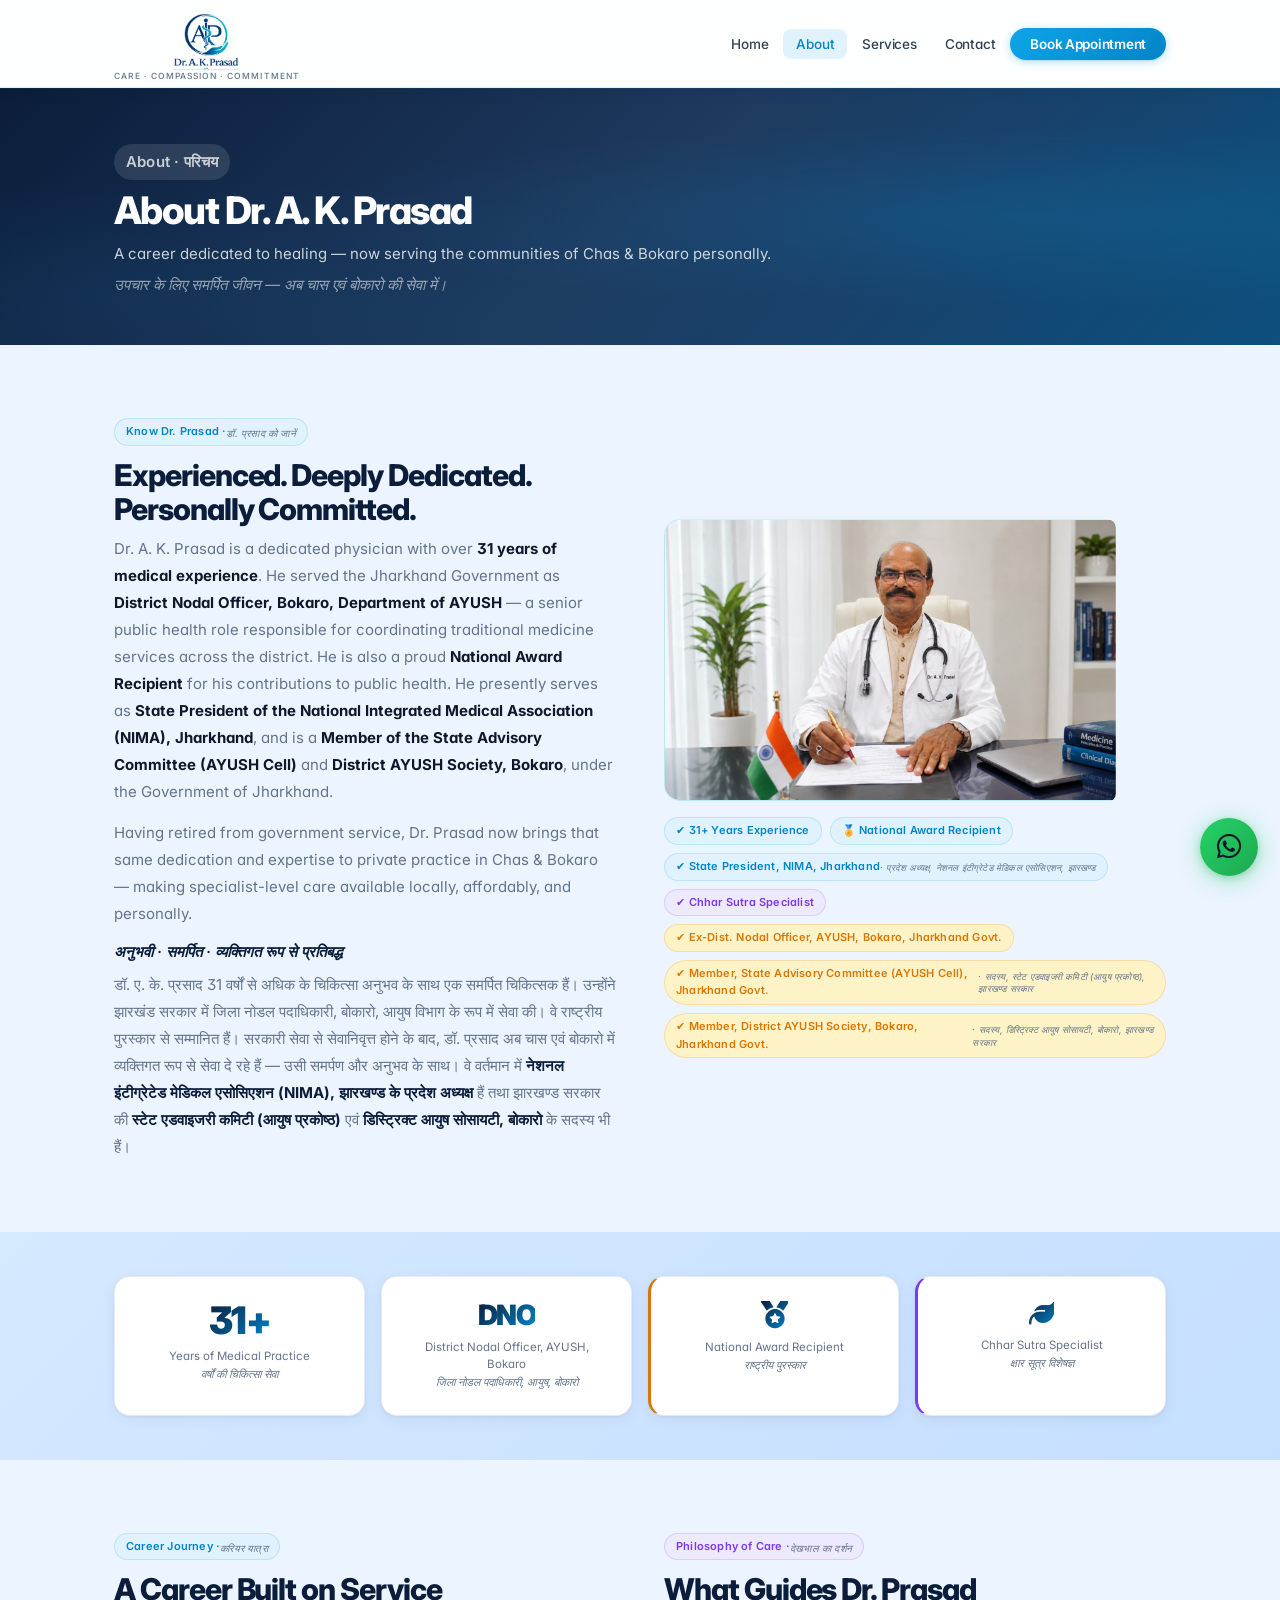
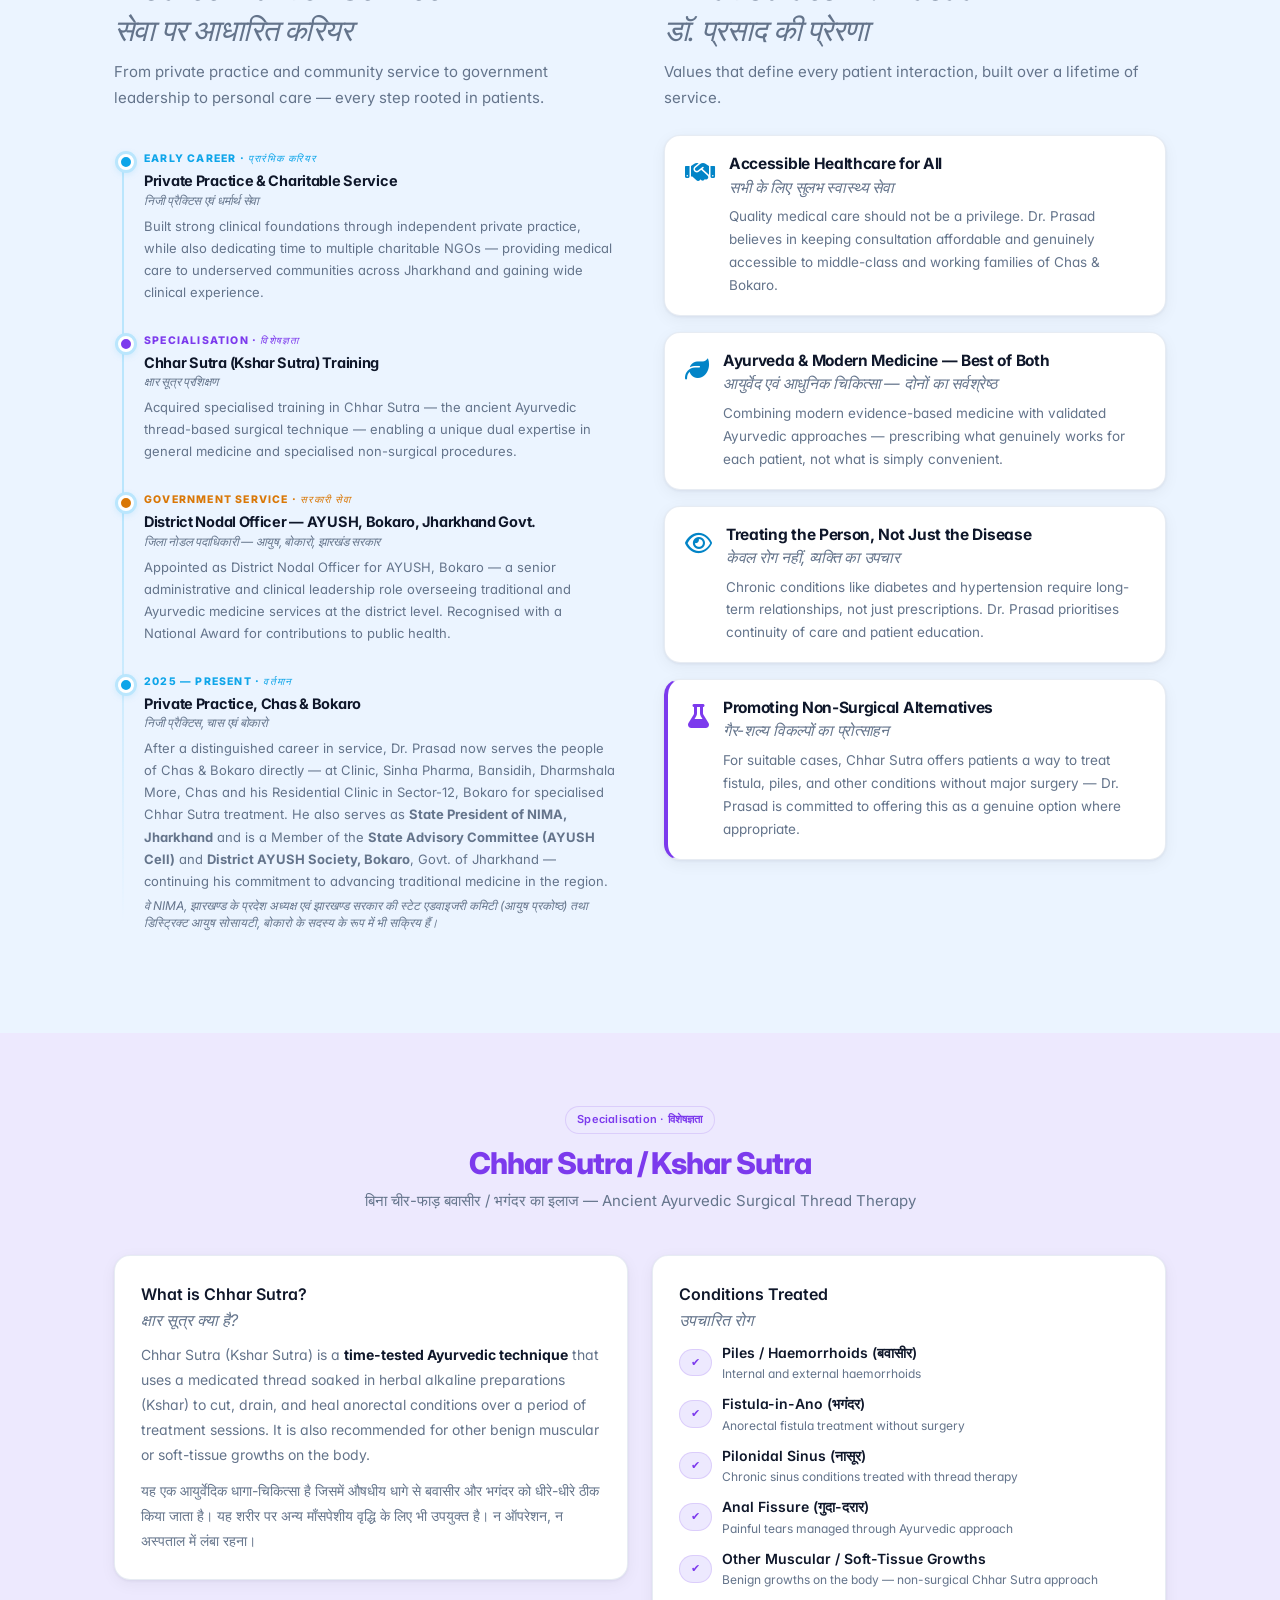
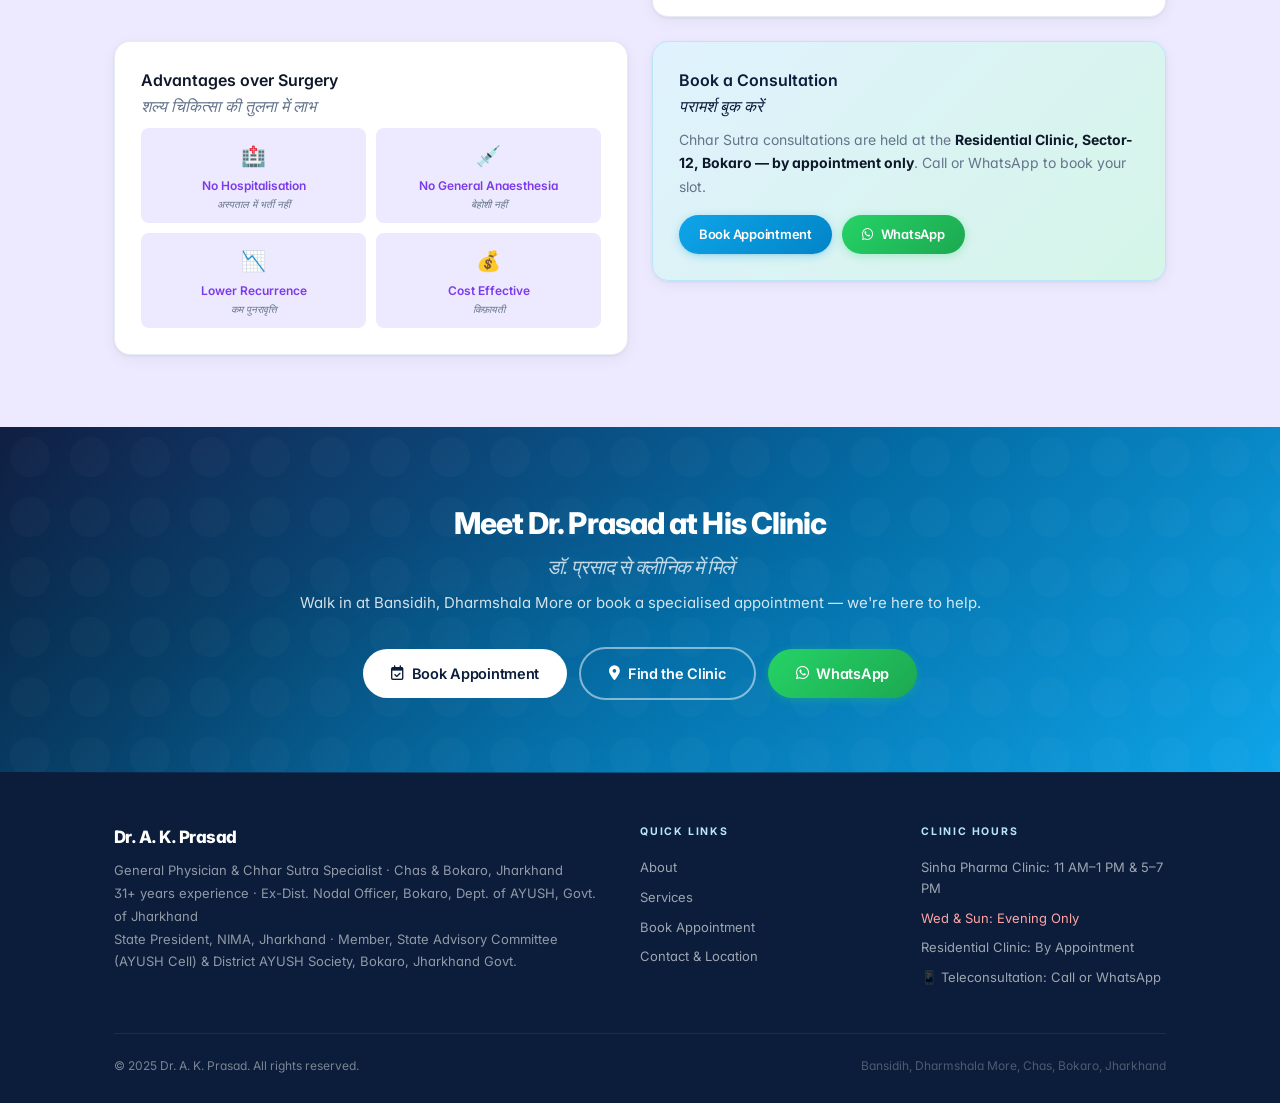
==== commit bded68ac: "Add logo, NIMA/advisory credentials, and nav tagline across all pages - Replace text nav logo with l" ====
--- a/about.html
+++ b/about.html
@@ -9,8 +9,10 @@
   <meta name="author" content="Dr. A. K. Prasad">
   <meta name="geo.region" content="IN-JH">
   <meta name="geo.placename" content="Chas, Bokaro, Jharkhand, India">
+  <link rel="canonical" href="https://drprasad.netlify.app/about.html" />
   <meta property="og:type" content="website">
   <meta property="og:locale" content="en_IN">
+  <meta property="og:url" content="https://drprasad.netlify.app/about.html">
   <meta property="og:title" content="About Dr. A. K. Prasad | General Physician, Chas & Bokaro">
   <meta property="og:description" content="31+ years of medical experience. National Award Recipient. Ex-District Nodal Officer, Bokaro, Dept. of AYUSH, Govt. of Jharkhand. Chhar Sutra Specialist.">
   <meta name="twitter:card" content="summary">
@@ -22,14 +24,14 @@
   <link rel="icon" href="data:image/svg+xml,<svg xmlns='http://www.w3.org/2000/svg' viewBox='0 0 100 100'><text y='.9em' font-size='90'>🩺</text></svg>">
   <!-- Google Analytics 4 ─────────────────────────────────────────
        SETUP: analytics.google.com → Admin → Create property (free)
-       Copy your Measurement ID and replace G-XXXXXXXXXX below (×2)
+       Copy your Measurement ID and replace G-ET2RMZLPTC below (×2)
   ──────────────────────────────────────────────────────────────── -->
-  <script async src="https://www.googletagmanager.com/gtag/js?id=G-XXXXXXXXXX"></script>
+  <script async src="https://www.googletagmanager.com/gtag/js?id=G-ET2RMZLPTC"></script>
   <script>
     window.dataLayer = window.dataLayer || [];
     function gtag(){dataLayer.push(arguments);}
     gtag('js', new Date());
-    gtag('config', 'G-XXXXXXXXXX', { send_page_view: true });
+    gtag('config', 'G-ET2RMZLPTC', { send_page_view: true });
   </script>
 </head>
 <body>
@@ -38,8 +40,10 @@
 <nav class="nav" role="navigation" aria-label="Main navigation">
   <div class="nav-inner">
     <a href="index.html" class="nav-logo">
-      <span class="name">Dr. A. K. Prasad</span>
-      <span class="tagline">General Physician · Chas &amp; Bokaro</span>
+      <div class="nav-logo-crop">
+        <img src="images/logo2.png" alt="Dr. A. K. Prasad — General Physician, Chas &amp; Bokaro" class="nav-logo-img">
+      </div>
+      <span class="nav-logo-tagline">Care · Compassion · Commitment</span>
     </a>
     <ul class="nav-links" role="list">
       <li><a href="index.html">Home</a></li>
@@ -81,7 +85,7 @@
           Experienced. Deeply Dedicated. Personally Committed.
         </h2>
         <p style="font-size:15px; color:var(--text-muted); margin-bottom:14px; line-height:1.8;">
-          Dr. A. K. Prasad is a dedicated physician with over <strong style="color:var(--text)">31 years of medical experience</strong>. He served the Jharkhand Government as <strong style="color:var(--text)">District Nodal Officer, Bokaro, Department of AYUSH</strong> — a senior public health role responsible for coordinating traditional medicine services across the district. He is also a proud <strong style="color:var(--text)">National Award Recipient</strong> for his contributions to public health.
+          Dr. A. K. Prasad is a dedicated physician with over <strong style="color:var(--text)">31 years of medical experience</strong>. He served the Jharkhand Government as <strong style="color:var(--text)">District Nodal Officer, Bokaro, Department of AYUSH</strong> — a senior public health role responsible for coordinating traditional medicine services across the district. He is also a proud <strong style="color:var(--text)">National Award Recipient</strong> for his contributions to public health. He presently serves as <strong style="color:var(--text)">State President of the National Integrated Medical Association (NIMA), Jharkhand</strong>, and is a <strong style="color:var(--text)">Member of the State Advisory Committee (AYUSH Cell)</strong> and <strong style="color:var(--text)">District AYUSH Society, Bokaro</strong>, under the Government of Jharkhand.
         </p>
         <p style="font-size:15px; color:var(--text-muted); margin-bottom:14px; line-height:1.8;">
           Having retired from government service, Dr. Prasad now brings that same dedication and expertise to private practice in Chas &amp; Bokaro — making specialist-level care available locally, affordably, and personally.
@@ -90,7 +94,7 @@
           अनुभवी · समर्पित · व्यक्तिगत रूप से प्रतिबद्ध
         </p>
         <p style="font-size:15px; color:var(--text-muted); line-height:1.8;">
-          डॉ. ए. के. प्रसाद 31 वर्षों से अधिक के चिकित्सा अनुभव के साथ एक समर्पित चिकित्सक हैं। उन्होंने झारखंड सरकार में जिला नोडल पदाधिकारी, बोकारो, आयुष विभाग के रूप में सेवा की। वे राष्ट्रीय पुरस्कार से सम्मानित हैं। सरकारी सेवा से सेवानिवृत्त होने के बाद, डॉ. प्रसाद अब चास एवं बोकारो में व्यक्तिगत रूप से सेवा दे रहे हैं — उसी समर्पण और अनुभव के साथ।
+          डॉ. ए. के. प्रसाद 31 वर्षों से अधिक के चिकित्सा अनुभव के साथ एक समर्पित चिकित्सक हैं। उन्होंने झारखंड सरकार में जिला नोडल पदाधिकारी, बोकारो, आयुष विभाग के रूप में सेवा की। वे राष्ट्रीय पुरस्कार से सम्मानित हैं। सरकारी सेवा से सेवानिवृत्त होने के बाद, डॉ. प्रसाद अब चास एवं बोकारो में व्यक्तिगत रूप से सेवा दे रहे हैं — उसी समर्पण और अनुभव के साथ। वे वर्तमान में <strong style="color:var(--green-deeper)">नेशनल इंटीग्रेटेड मेडिकल एसोसिएशन (NIMA), झारखण्ड के प्रदेश अध्यक्ष</strong> हैं तथा झारखण्ड सरकार की <strong style="color:var(--green-deeper)">स्टेट एडवाइजरी कमिटी (आयुष प्रकोष्ठ)</strong> एवं <strong style="color:var(--green-deeper)">डिस्ट्रिक्ट आयुष सोसायटी, बोकारो</strong> के सदस्य भी हैं।
         </p>
       </div>
       <div style="display:flex; flex-direction:column; gap:16px;">
@@ -101,10 +105,12 @@
         <!-- Credential badges -->
         <div style="display:flex; flex-wrap:wrap; gap:8px;">
           <span class="badge badge-green">✔ 31+ Years Experience</span>
+          <span class="badge badge-green">🏅 National Award Recipient</span>
+          <span class="badge badge-green">✔ State President, NIMA, Jharkhand <span class="hi" style="display:inline; font-size:9px;">· प्रदेश अध्यक्ष, नेशनल इंटीग्रेटेड मेडिकल एसोसिएशन, झारखण्ड</span></span>
           <span class="badge badge-purple">✔ Chhar Sutra Specialist</span>
-          <span class="badge badge-amber">✔ Ex-Dist. Nodal Officer, AYUSH, Bokaro</span>
-          <span class="badge badge-green">✔ Jharkhand Govt. Service (Retd.)</span>
-          <span class="badge badge-amber">🏅 National Award Recipient</span>
+          <span class="badge badge-amber">✔ Ex-Dist. Nodal Officer, AYUSH, Bokaro, Jharkhand Govt.</span>
+          <span class="badge badge-amber">✔ Member, State Advisory Committee (AYUSH Cell), Jharkhand Govt. <span class="hi" style="display:inline; font-size:9px;">· सदस्य, स्टेट एडवाइजरी कमिटी (आयुष प्रकोष्ठ), झारखण्ड सरकार</span></span>
+          <span class="badge badge-amber">✔ Member, District AYUSH Society, Bokaro, Jharkhand Govt. <span class="hi" style="display:inline; font-size:9px;">· सदस्य, डिस्ट्रिक्ट आयुष सोसायटी, बोकारो, झारखण्ड सरकार</span></span>
         </div>
       </div>
     </div>
@@ -200,7 +206,7 @@
                 Private Practice, Chas &amp; Bokaro
                 <span class="hi" style="font-size:12px;">निजी प्रैक्टिस, चास एवं बोकारो</span>
               </div>
-              <div class="timeline-desc">After a distinguished career in service, Dr. Prasad now serves the people of Chas &amp; Bokaro directly — at Clinic, Sinha Pharma, Bansidih, Dharmshala More, Chas and his Residential Clinic in Sector-12, Bokaro for specialised Chhar Sutra treatment.</div>
+              <div class="timeline-desc">After a distinguished career in service, Dr. Prasad now serves the people of Chas &amp; Bokaro directly — at Clinic, Sinha Pharma, Bansidih, Dharmshala More, Chas and his Residential Clinic in Sector-12, Bokaro for specialised Chhar Sutra treatment. He also serves as <strong>State President of NIMA, Jharkhand</strong> and is a Member of the <strong>State Advisory Committee (AYUSH Cell)</strong> and <strong>District AYUSH Society, Bokaro</strong>, Govt. of Jharkhand — continuing his commitment to advancing traditional medicine in the region. <span class="hi" style="display:block; margin-top:6px; font-size:12px;">वे NIMA, झारखण्ड के प्रदेश अध्यक्ष एवं झारखण्ड सरकार की स्टेट एडवाइजरी कमिटी (आयुष प्रकोष्ठ) तथा डिस्ट्रिक्ट आयुष सोसायटी, बोकारो के सदस्य के रूप में भी सक्रिय हैं।</span></div>
             </div>
           </div>
         </div>
@@ -395,7 +401,7 @@
     <div class="footer-grid">
       <div class="footer-brand">
         <div class="name">Dr. A. K. Prasad</div>
-        <p class="desc">General Physician &amp; Chhar Sutra Specialist · Chas &amp; Bokaro, Jharkhand<br>31+ years experience · Ex-Dist. Nodal Officer, Bokaro, Dept. of AYUSH, Govt. of Jharkhand</p>
+        <p class="desc">General Physician &amp; Chhar Sutra Specialist · Chas &amp; Bokaro, Jharkhand<br>31+ years experience · Ex-Dist. Nodal Officer, Bokaro, Dept. of AYUSH, Govt. of Jharkhand<br>State President, NIMA, Jharkhand · Member, State Advisory Committee (AYUSH Cell) &amp; District AYUSH Society, Bokaro, Jharkhand Govt.</p>
       </div>
       <div class="footer-col">
         <h4>Quick Links</h4>
--- a/css/style.css
+++ b/css/style.css
@@ -40,7 +40,7 @@
   --ease-spring: cubic-bezier(0.34, 1.56, 0.64, 1);
 
   --font:   'Inter', -apple-system, BlinkMacSystemFont, 'Segoe UI', system-ui, sans-serif;
-  --nav-h:  68px;
+  --nav-h:  88px;
 }
 
 /* --- Reset -------------------------------------------------- */
@@ -79,7 +79,25 @@
   padding: 0 24px;
   display: flex; align-items: center; justify-content: space-between; gap: 16px;
 }
-.nav-logo { display: flex; flex-direction: column; text-decoration: none; }
+.nav-logo { display: flex; flex-direction: column; align-items: center; text-decoration: none; gap: 2px; }
+.nav-logo-crop {
+  height: 64px;
+  overflow: hidden;
+}
+.nav-logo-img {
+  height: 80px;
+  width: auto;
+  display: block;
+}
+.nav-logo-tagline {
+  font-size: 8.5px;
+  font-weight: 500;
+  color: var(--text-muted);
+  letter-spacing: 0.12em;
+  text-transform: uppercase;
+  white-space: nowrap;
+  line-height: 1;
+}
 .nav-logo .name {
   font-size: 15.5px; font-weight: 800;
   color: var(--green-deeper);
